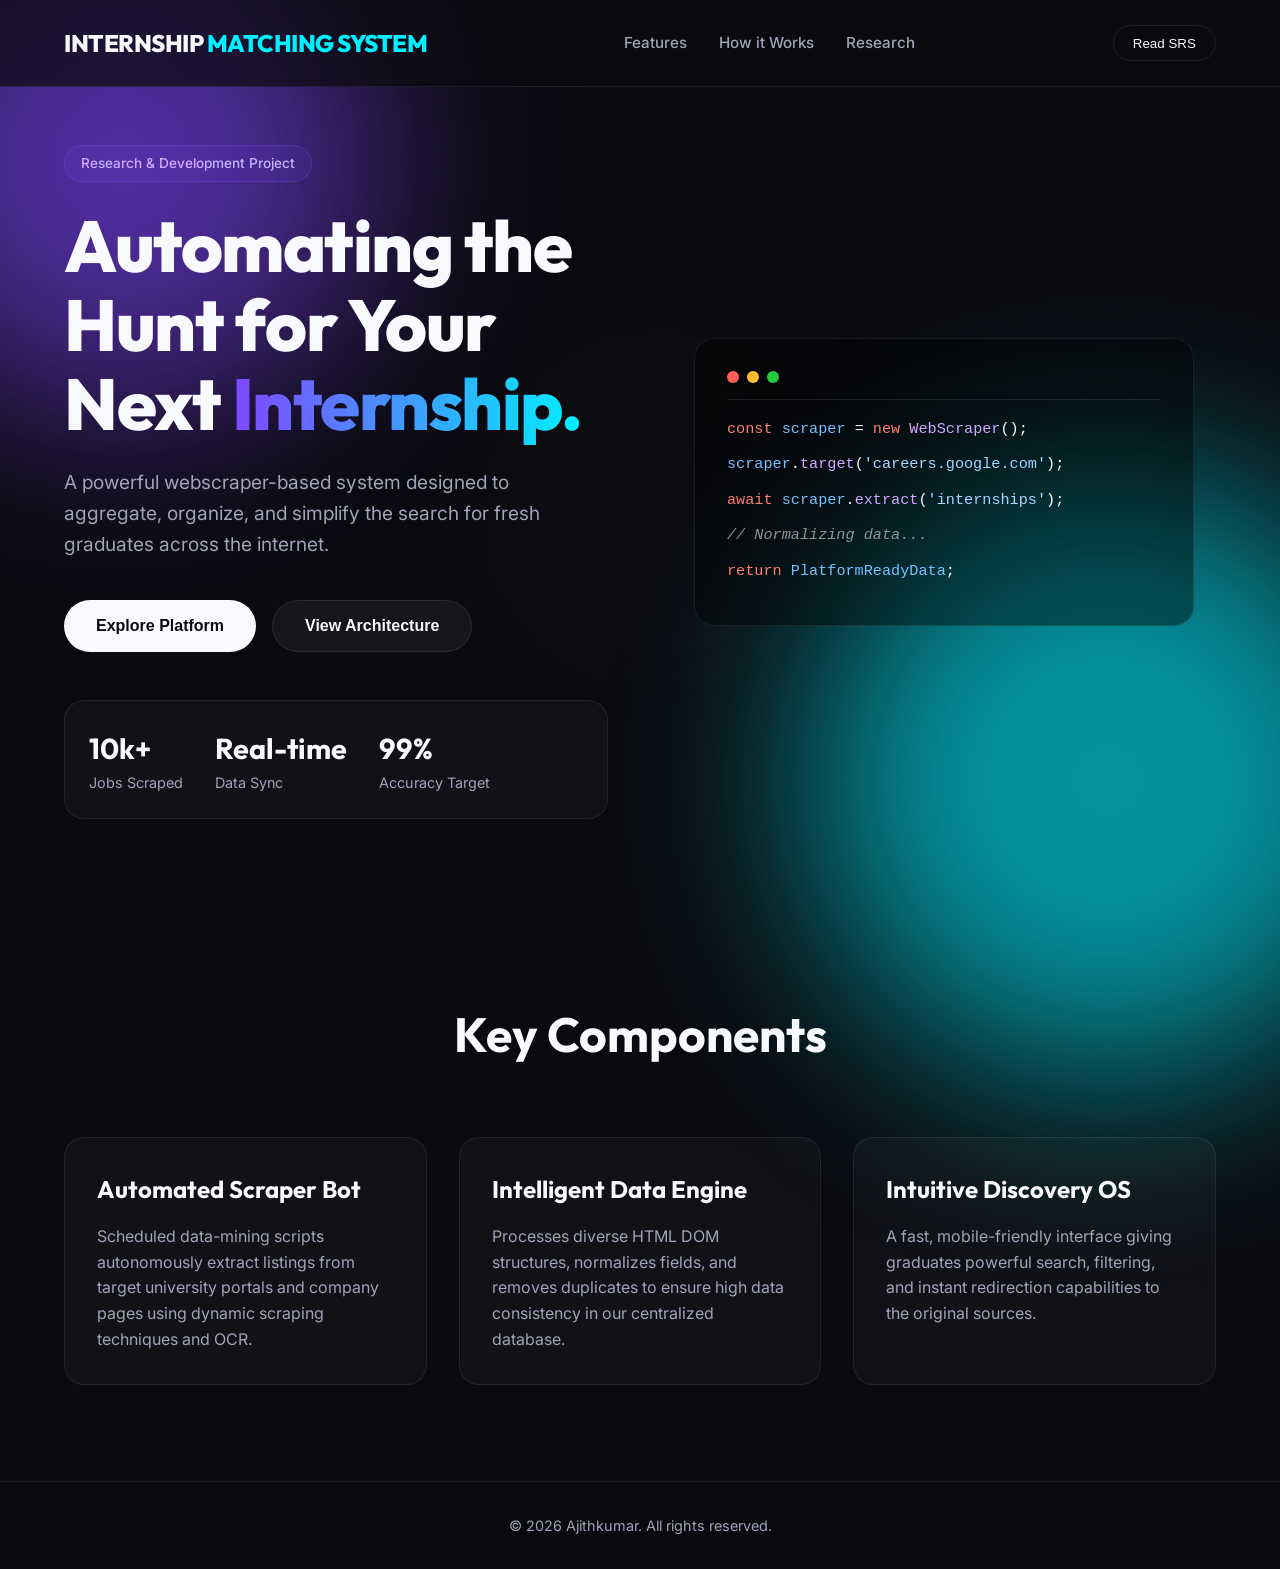
==== index.html @ dcc81d25 "Update website name and add Streamlit explore link" ====
<!DOCTYPE html>
<html lang="en">

<head>
    <meta charset="UTF-8">
    <meta name="viewport" content="width=device-width, initial-scale=1.0">
    <title>INTERNSHIP MATCHING SYSTEM | Webscraper-Based Internship Finding System</title>
    <meta name="description"
        content="Discover internships effortlessly. A centralized platform powered by automated web scraping for fresh graduates to easily find their next career opportunity.">
    <link rel="preconnect" href="https://fonts.googleapis.com">
    <link rel="preconnect" href="https://fonts.gstatic.com" crossorigin>
    <link
        href="https://fonts.googleapis.com/css2?family=Inter:wght@300;400;500;600&family=Outfit:wght@500;700;800&display=swap"
        rel="stylesheet">
    <link rel="stylesheet" href="styles.css">
    <script defer src="script.js"></script>
</head>

<body>
    <div class="blob blob-1"></div>
    <div class="blob blob-2"></div>
    <div class="blob blob-3"></div>

    <nav class="glass-nav fade-in delay-1">
        <div class="logo">INTERNSHIP <span>MATCHING SYSTEM</span></div>
        <ul class="nav-links">
            <li><a href="#features">Features</a></li>
            <li><a href="#how-it-works">How it Works</a></li>
            <li><a href="#research">Research</a></li>
        </ul>
        <button class="cta-btn">Read SRS</button>
    </nav>

    <header class="hero">
        <div class="hero-content fade-in delay-2">
            <div class="badge">Research & Development Project</div>
            <h1 class="hero-title">Automating the Hunt for Your Next <span class="gradient-text">Internship.</span></h1>
            <p class="hero-subtitle">A powerful webscraper-based system designed to aggregate, organize, and simplify
                the search for fresh graduates across the internet.</p>
            <div class="hero-actions">
                <button class="primary-btn pulse-glow" onclick="window.location.href='https://research-website-xvbtfpwtgeaggkbqggndk5.streamlit.app'">Explore Platform</button>
                <button class="secondary-btn">View Architecture</button>
            </div>
            <div class="stats glass-card fade-in delay-3">
                <div class="stat-item">
                    <span class="stat-number">10k+</span>
                    <span class="stat-label">Jobs Scraped</span>
                </div>
                <div class="stat-item">
                    <span class="stat-number">Real-time</span>
                    <span class="stat-label">Data Sync</span>
                </div>
                <div class="stat-item">
                    <span class="stat-number">99%</span>
                    <span class="stat-label">Accuracy Target</span>
                </div>
            </div>
        </div>
        <div class="hero-visual fade-in delay-4">
            <div class="mockup-window glass-card floating">
                <div class="mockup-header">
                    <div class="dot red"></div>
                    <div class="dot yellow"></div>
                    <div class="dot green"></div>
                </div>
                <div class="mockup-body">
                    <div class="code-line"><span class="keyword">const</span> <span class="variable">scraper</span> =
                        <span class="keyword">new</span> <span class="class">WebScraper</span>();</div>
                    <div class="code-line"><span class="variable">scraper</span>.<span
                            class="method">target</span>(<span class="string">'careers.google.com'</span>);</div>
                    <div class="code-line"><span class="keyword">await</span> <span
                            class="variable">scraper</span>.<span class="method">extract</span>(<span
                            class="string">'internships'</span>);</div>
                    <div class="code-line"><span class="comment">// Normalizing data...</span></div>
                    <div class="code-line"><span class="keyword">return</span> <span
                            class="variable">PlatformReadyData</span>;</div>
                </div>
            </div>
        </div>
    </header>

    <section id="features" class="features-section">
        <h2 class="section-title fade-in">Key Components</h2>
        <div class="features-grid">
            <div class="feature-card glass-card hover-lift fade-in">
                <div class="feature-icon scrape-icon"></div>
                <h3>Automated Scraper Bot</h3>
                <p>Scheduled data-mining scripts autonomously extract listings from target university portals and
                    company pages using dynamic scraping techniques and OCR.</p>
            </div>
            <div class="feature-card glass-card hover-lift fade-in delay-1">
                <div class="feature-icon db-icon"></div>
                <h3>Intelligent Data Engine</h3>
                <p>Processes diverse HTML DOM structures, normalizes fields, and removes duplicates to ensure high data
                    consistency in our centralized database.</p>
            </div>
            <div class="feature-card glass-card hover-lift fade-in delay-2">
                <div class="feature-icon ui-icon"></div>
                <h3>Intuitive Discovery OS</h3>
                <p>A fast, mobile-friendly interface giving graduates powerful search, filtering, and instant
                    redirection capabilities to the original sources.</p>
            </div>
        </div>
    </section>

    <footer class="footer glass-nav">
        <p>&copy; 2026 Ajithkumar. All rights reserved.</p>
    </footer>
</body>

</html>
---- styles.css ----
:root {
    --bg-dark: #0a0a0f;
    --text-primary: #f8f9fc;
    --text-secondary: #a0a4b8;
    --accent-purple: #8146FF;
    --accent-blue: #00F0FF;
    --glass-bg: rgba(255, 255, 255, 0.03);
    --glass-border: rgba(255, 255, 255, 0.08);
}

* {
    margin: 0;
    padding: 0;
    box-sizing: border-box;
}

body {
    background-color: var(--bg-dark);
    color: var(--text-primary);
    font-family: 'Inter', sans-serif;
    overflow-x: hidden;
    line-height: 1.6;
}

h1, h2, h3, .logo {
    font-family: 'Outfit', sans-serif;
}

a {
    text-decoration: none;
    color: inherit;
}

ul {
    list-style: none;
}

/* Dynamic Background Blobs */
.blob {
    position: fixed;
    border-radius: 50%;
    filter: blur(100px);
    z-index: -1;
    opacity: 0.6;
}

.blob-1 {
    top: -10%;
    left: -10%;
    width: 500px;
    height: 500px;
    background: var(--accent-purple);
    animation: drift 20s infinite alternate ease-in-out;
}

.blob-2 {
    bottom: -20%;
    right: -10%;
    width: 600px;
    height: 600px;
    background: var(--accent-blue);
    animation: drift 25s infinite alternate-reverse ease-in-out;
}

.blob-3 {
    top: 40%;
    left: 40%;
    width: 300px;
    height: 300px;
    background: rgba(255, 255, 255, 0.05);
    filter: blur(120px);
}

@keyframes drift {
    0% { transform: translate(0, 0) scale(1); }
    100% { transform: translate(100px, 50px) scale(1.1); }
}

/* Glassmorphism Classes */
.glass-nav {
    background: rgba(10, 10, 15, 0.7);
    backdrop-filter: blur(12px);
    -webkit-backdrop-filter: blur(12px);
    border-bottom: 1px solid var(--glass-border);
}

.glass-card {
    background: var(--glass-bg);
    backdrop-filter: blur(10px);
    -webkit-backdrop-filter: blur(10px);
    border: 1px solid var(--glass-border);
    border-radius: 20px;
    padding: 2rem;
}

/* Navbar */
nav {
    position: fixed;
    top: 0;
    width: 100%;
    display: flex;
    justify-content: space-between;
    align-items: center;
    padding: 1.5rem 5%;
    z-index: 100;
}

.logo {
    font-size: 1.5rem;
    font-weight: 800;
    letter-spacing: -0.5px;
}

.logo span {
    color: var(--accent-blue);
}

.nav-links {
    display: flex;
    gap: 2rem;
}

.nav-links a {
    font-size: 0.95rem;
    font-weight: 500;
    color: var(--text-secondary);
    transition: color 0.3s ease;
}

.nav-links a:hover {
    color: var(--text-primary);
}

.cta-btn {
    background: transparent;
    border: 1px solid var(--glass-border);
    color: var(--text-primary);
    padding: 0.6rem 1.2rem;
    border-radius: 100px;
    cursor: pointer;
    font-weight: 500;
    transition: all 0.3s ease;
}

.cta-btn:hover {
    background: var(--glass-bg);
    border-color: rgba(255,255,255,0.2);
}

/* Hero Section */
.hero {
    min-height: 100vh;
    display: flex;
    align-items: center;
    justify-content: space-between;
    padding: 8rem 5% 4rem;
    gap: 4rem;
}

.hero-content {
    flex: 1;
    max-width: 600px;
}

.badge {
    display: inline-block;
    padding: 0.4rem 1rem;
    background: rgba(129, 70, 255, 0.1);
    border: 1px solid rgba(129, 70, 255, 0.3);
    color: #c9b1ff;
    border-radius: 100px;
    font-size: 0.85rem;
    font-weight: 500;
    margin-bottom: 1.5rem;
}

.hero-title {
    font-size: 4.5rem;
    line-height: 1.1;
    margin-bottom: 1.5rem;
    font-weight: 800;
    letter-spacing: -1.5px;
}

.gradient-text {
    background: linear-gradient(to right, var(--accent-purple), var(--accent-blue));
    -webkit-background-clip: text;
    -webkit-text-fill-color: transparent;
}

.hero-subtitle {
    font-size: 1.2rem;
    color: var(--text-secondary);
    margin-bottom: 2.5rem;
}

.hero-actions {
    display: flex;
    gap: 1rem;
    margin-bottom: 3rem;
}

.primary-btn, .secondary-btn {
    padding: 1rem 2rem;
    border-radius: 100px;
    font-weight: 600;
    font-size: 1rem;
    cursor: pointer;
    transition: all 0.3s ease;
    border: none;
}

.primary-btn {
    background: var(--text-primary);
    color: var(--bg-dark);
}

.primary-btn:hover {
    transform: translateY(-2px);
    box-shadow: 0 10px 20px rgba(255,255,255,0.1);
}

.pulse-glow {
    animation: pulse 2s infinite;
}

@keyframes pulse {
    0% { box-shadow: 0 0 0 0 rgba(255, 255, 255, 0.4); }
    70% { box-shadow: 0 0 0 15px rgba(255, 255, 255, 0); }
    100% { box-shadow: 0 0 0 0 rgba(255, 255, 255, 0); }
}

.secondary-btn {
    background: rgba(255,255,255,0.05);
    color: var(--text-primary);
    border: 1px solid var(--glass-border);
}

.secondary-btn:hover {
    background: rgba(255,255,255,0.1);
}

.stats {
    display: flex;
    gap: 2rem;
    padding: 1.5rem !important;
}

.stat-item {
    display: flex;
    flex-direction: column;
}

.stat-number {
    font-size: 1.8rem;
    font-weight: 700;
    font-family: 'Outfit', sans-serif;
    color: var(--text-primary);
}

.stat-label {
    font-size: 0.9rem;
    color: var(--text-secondary);
}

/* Mockup Visual */
.hero-visual {
    flex: 1;
    display: flex;
    justify-content: center;
}

.mockup-window {
    width: 100%;
    max-width: 500px;
    background: rgba(0, 0, 0, 0.4);
}

.floating {
    animation: float 6s ease-in-out infinite;
}

@keyframes float {
    0% { transform: translateY(0px) rotate(0deg); }
    50% { transform: translateY(-20px) rotate(1deg); }
    100% { transform: translateY(0px) rotate(0deg); }
}

.mockup-header {
    display: flex;
    gap: 8px;
    padding-bottom: 1rem;
    border-bottom: 1px solid var(--glass-border);
    margin-bottom: 1rem;
}

.dot {
    width: 12px;
    height: 12px;
    border-radius: 50%;
}
.red { background: #ff5f56; }
.yellow { background: #ffbd2e; }
.green { background: #27c93f; }

.mockup-body {
    font-family: monospace;
    font-size: 0.95rem;
    line-height: 1.8;
}

.code-line { margin-bottom: 0.5rem; }
.keyword { color: #ff7b72; }
.variable { color: #79c0ff; }
.class { color: #d2a8ff; }
.method { color: #d2a8ff; }
.string { color: #a5d6ff; }
.comment { color: #8b949e; font-style: italic; }

/* Features Section */
.features-section {
    padding: 6rem 5%;
    position: relative;
    z-index: 10;
}

.section-title {
    font-size: 3rem;
    text-align: center;
    margin-bottom: 4rem;
}

.features-grid {
    display: grid;
    grid-template-columns: repeat(auto-fit, minmax(300px, 1fr));
    gap: 2rem;
    max-width: 1200px;
    margin: 0 auto;
}

.feature-card {
    transition: transform 0.4s cubic-bezier(0.175, 0.885, 0.32, 1.275);
}

.hover-lift:hover {
    transform: translateY(-10px);
    border-color: rgba(255, 255, 255, 0.2);
    box-shadow: 0 15px 30px rgba(0,0,0,0.5);
}

.feature-card h3 {
    margin-bottom: 1rem;
    font-size: 1.5rem;
}

.feature-card p {
    color: var(--text-secondary);
}

/* Animations */
.fade-in {
    opacity: 0;
    transform: translateY(20px);
    transition: opacity 0.8s ease, transform 0.8s ease;
}

.fade-in.visible {
    opacity: 1;
    transform: translateY(0);
}

.delay-1 { transition-delay: 0.2s; }
.delay-2 { transition-delay: 0.4s; }
.delay-3 { transition-delay: 0.6s; }
.delay-4 { transition-delay: 0.8s; }

/* Footer */
.footer {
    text-align: center;
    padding: 2rem;
    color: var(--text-secondary);
    font-size: 0.9rem;
    border-top: 1px solid var(--glass-border);
    border-bottom: none;
}

@media (max-width: 900px) {
    .hero {
        flex-direction: column;
        text-align: center;
        padding-top: 10rem;
    }
    
    .hero-actions, .stats {
        justify-content: center;
    }
    
    .hero-title {
        font-size: 3rem;
    }
    
    .nav-links {
        display: none;
    }
}
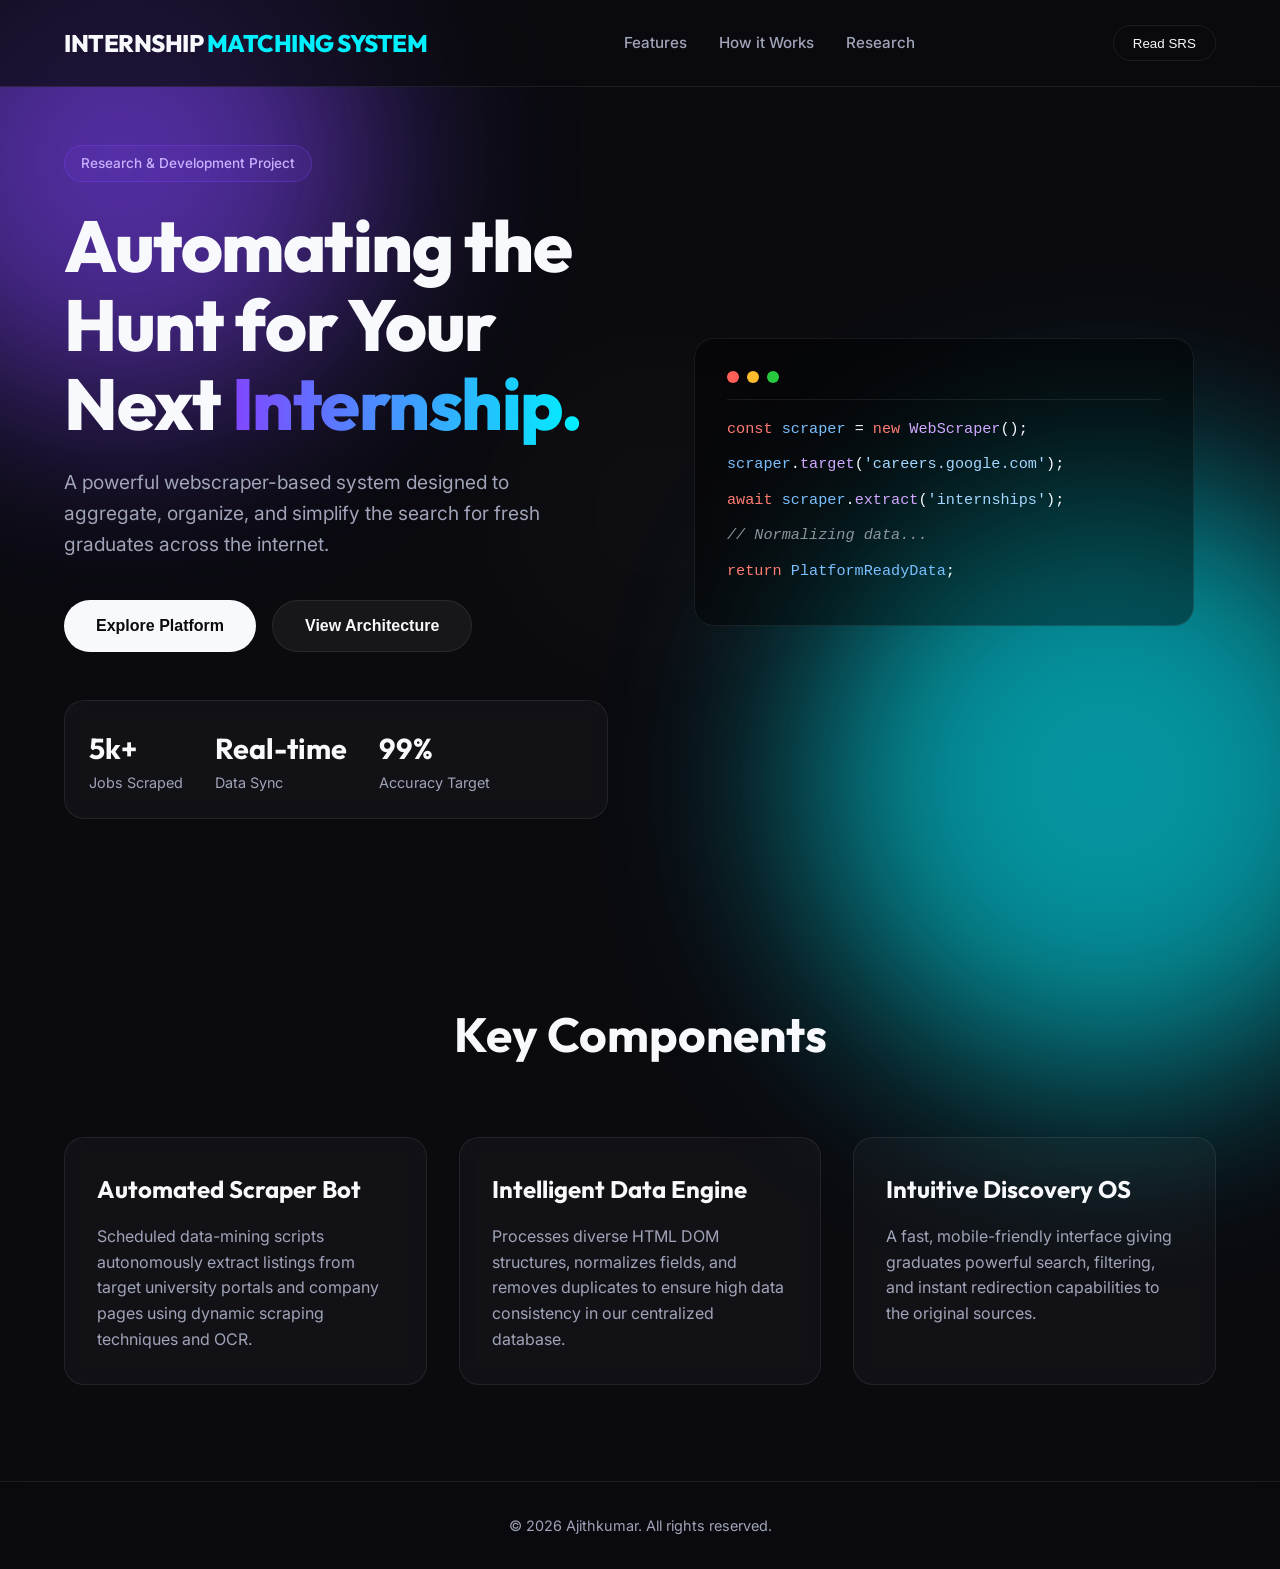
==== commit 06cd487d: "feat: add architecture documentation page and integrate research document links" ====
--- a/index.html
+++ b/index.html
@@ -26,9 +26,9 @@
         <ul class="nav-links">
             <li><a href="#features">Features</a></li>
             <li><a href="#how-it-works">How it Works</a></li>
-            <li><a href="#research">Research</a></li>
+            <li><a href="src/research_document.pdf" target="_blank">Research</a></li>
         </ul>
-        <button class="cta-btn">Read SRS</button>
+        <button class="cta-btn" onclick="window.open('src/research_documentation.pdf', '_blank')">Read SRS</button>
     </nav>
 
     <header class="hero">
@@ -38,12 +38,15 @@
             <p class="hero-subtitle">A powerful webscraper-based system designed to aggregate, organize, and simplify
                 the search for fresh graduates across the internet.</p>
             <div class="hero-actions">
-                <button class="primary-btn pulse-glow" onclick="window.location.href='https://research-website-xvbtfpwtgeaggkbqggndk5.streamlit.app'">Explore Platform</button>
-                <button class="secondary-btn">View Architecture</button>
+                <button class="primary-btn pulse-glow"
+                    onclick="window.location.href='https://research-website-xvbtfpwtgeaggkbqggndk5.streamlit.app'">Explore
+                    Platform</button>
+                <button class="secondary-btn" onclick="window.location.href='architecture.html'">View
+                    Architecture</button>
             </div>
             <div class="stats glass-card fade-in delay-3">
                 <div class="stat-item">
-                    <span class="stat-number">10k+</span>
+                    <span class="stat-number">5k+</span>
                     <span class="stat-label">Jobs Scraped</span>
                 </div>
                 <div class="stat-item">
@@ -65,7 +68,8 @@
                 </div>
                 <div class="mockup-body">
                     <div class="code-line"><span class="keyword">const</span> <span class="variable">scraper</span> =
-                        <span class="keyword">new</span> <span class="class">WebScraper</span>();</div>
+                        <span class="keyword">new</span> <span class="class">WebScraper</span>();
+                    </div>
                     <div class="code-line"><span class="variable">scraper</span>.<span
                             class="method">target</span>(<span class="string">'careers.google.com'</span>);</div>
                     <div class="code-line"><span class="keyword">await</span> <span
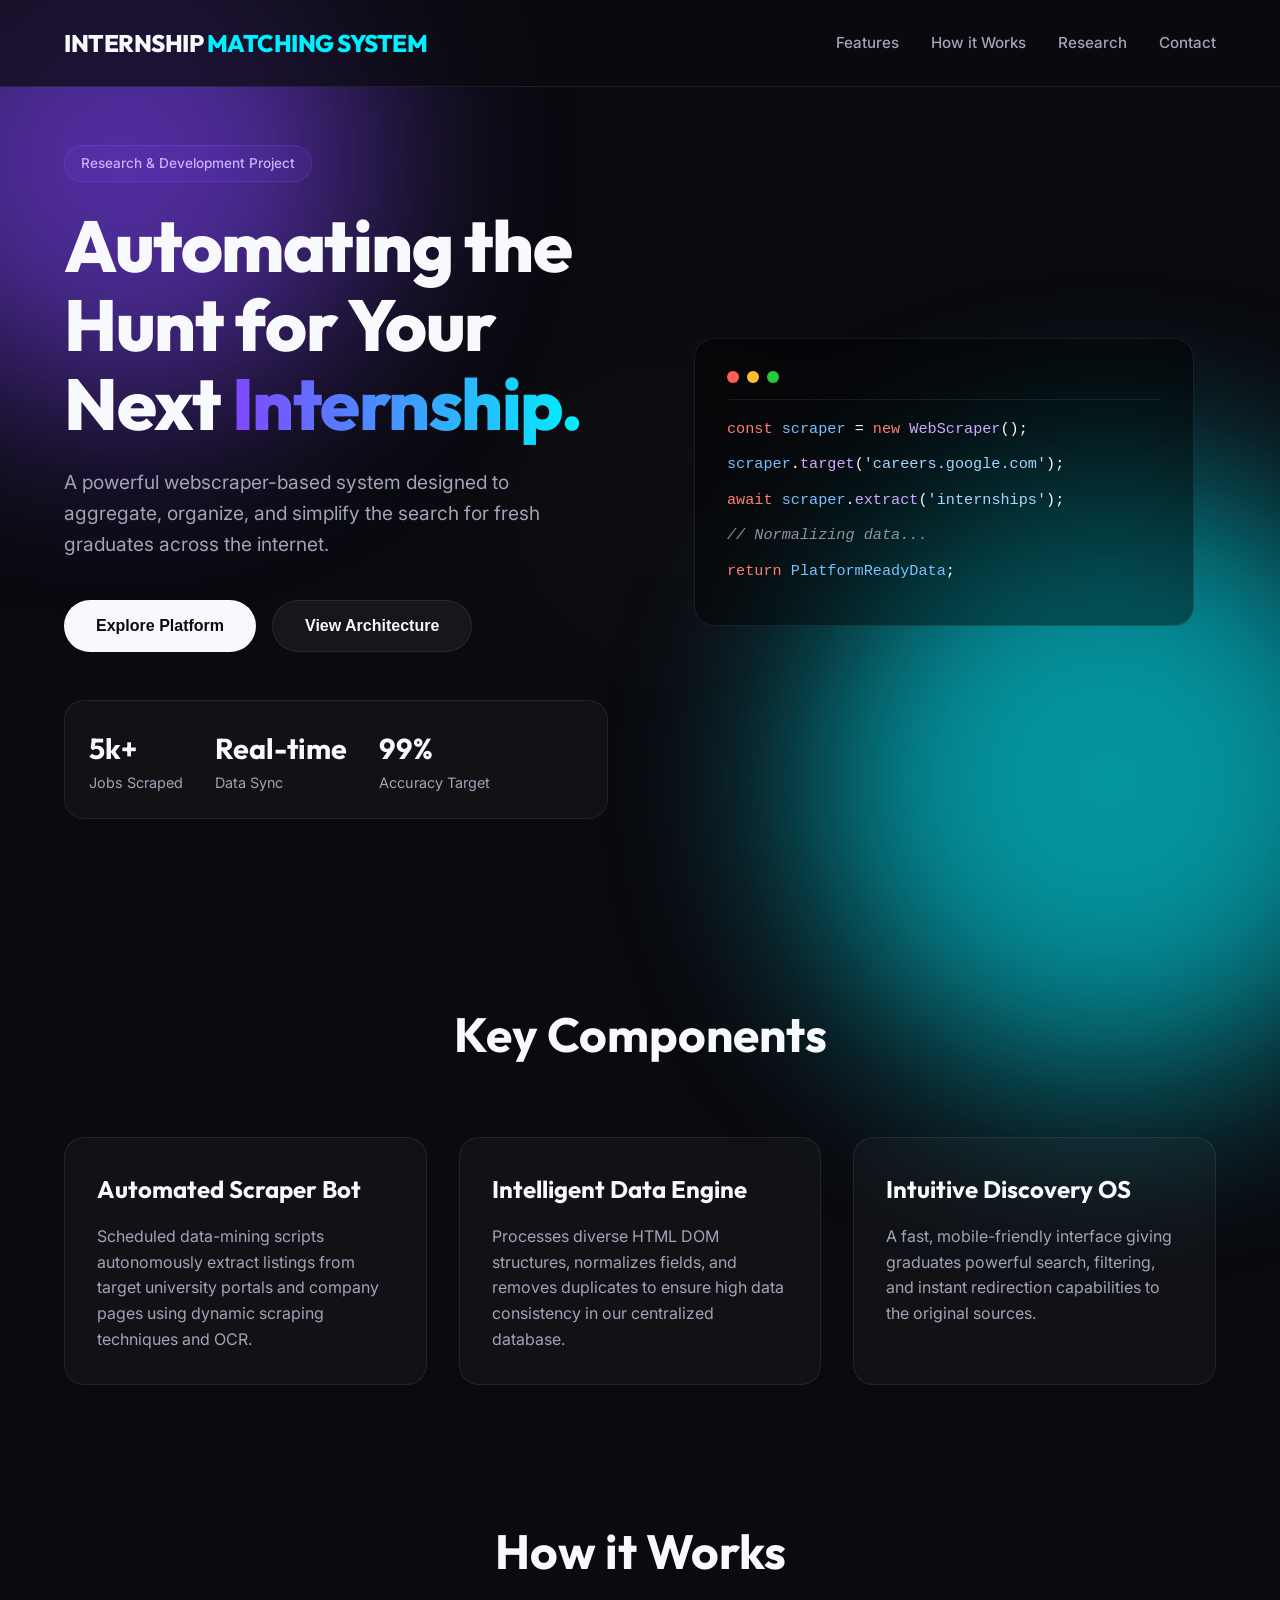
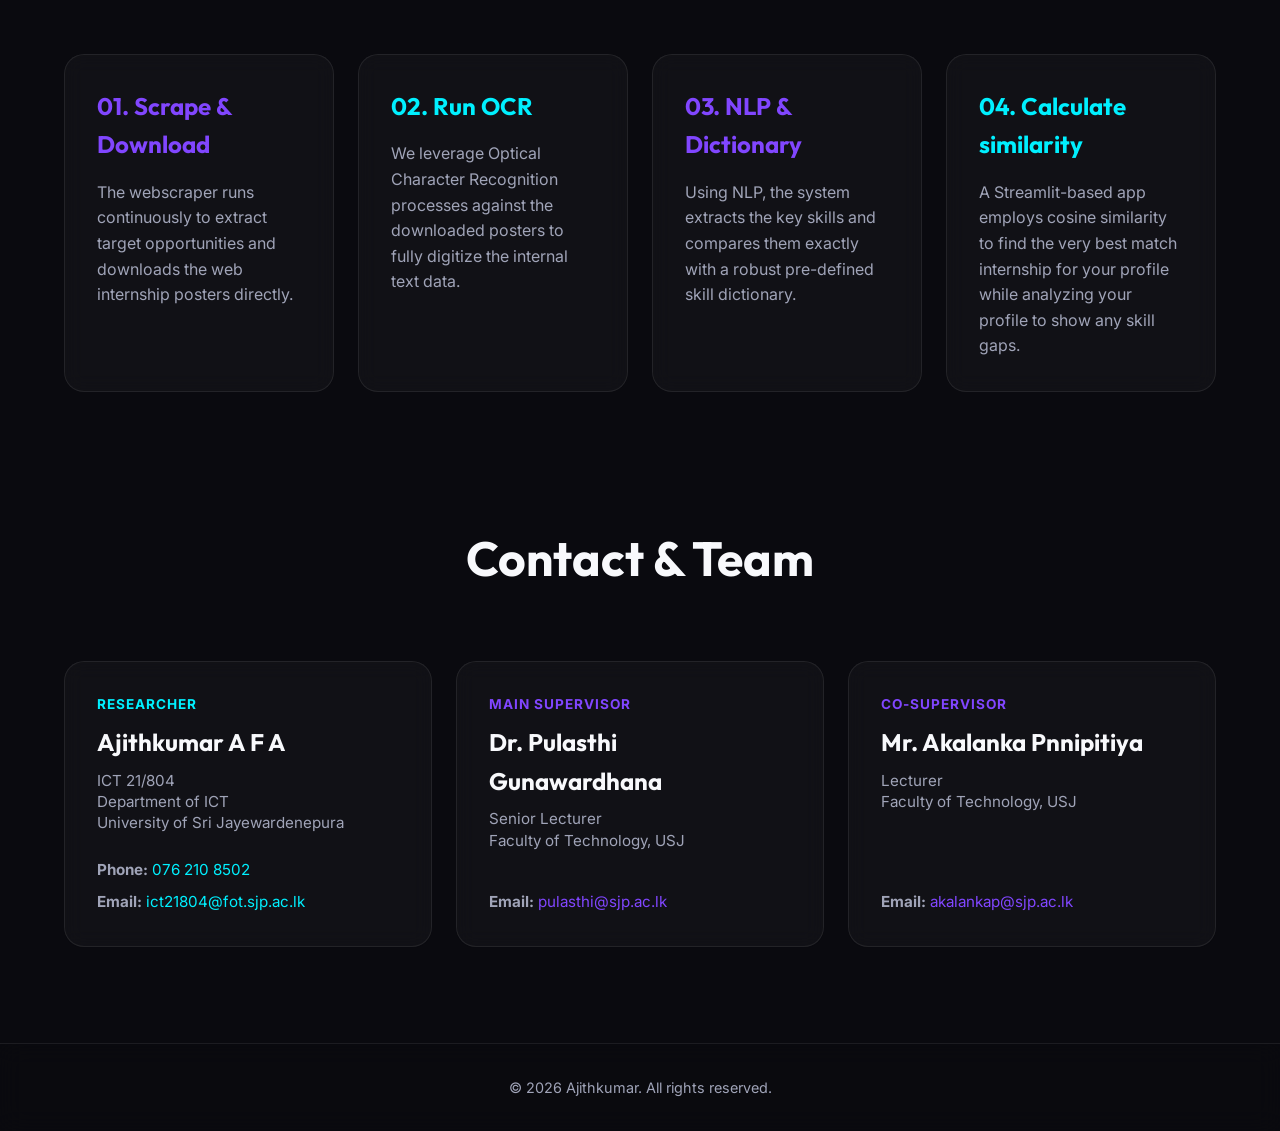
==== commit 736a705c: "feat: add How it Works and Contact sections to index page and remove SRS button" ====
--- a/index.html
+++ b/index.html
@@ -27,8 +27,8 @@
             <li><a href="#features">Features</a></li>
             <li><a href="#how-it-works">How it Works</a></li>
             <li><a href="src/research_document.pdf" target="_blank">Research</a></li>
+            <li><a href="#contact">Contact</a></li>
         </ul>
-        <button class="cta-btn" onclick="window.open('src/research_documentation.pdf', '_blank')">Read SRS</button>
     </nav>
 
     <header class="hero">
@@ -107,6 +107,78 @@
         </div>
     </section>
 
+    <section id="how-it-works" class="features-section" style="padding-top: 2rem;">
+        <h2 class="section-title fade-in">How it Works</h2>
+        <div class="features-grid" style="grid-template-columns: repeat(auto-fit, minmax(240px, 1fr)); gap: 1.5rem;">
+            <div class="feature-card glass-card hover-lift fade-in delay-1">
+                <h3 style="color: var(--accent-purple);">01. Scrape & Download</h3>
+                <p>The webscraper runs continuously to extract target opportunities and downloads the web internship
+                    posters directly.</p>
+            </div>
+            <div class="feature-card glass-card hover-lift fade-in delay-2">
+                <h3 style="color: var(--accent-blue);">02. Run OCR</h3>
+                <p>We leverage Optical Character Recognition processes against the downloaded posters to fully digitize
+                    the internal text data.</p>
+            </div>
+            <div class="feature-card glass-card hover-lift fade-in delay-3">
+                <h3 style="color: var(--accent-purple);">03. NLP & Dictionary</h3>
+                <p>Using NLP, the system extracts the key skills and compares them exactly with a robust pre-defined
+                    skill dictionary.</p>
+            </div>
+            <div class="feature-card glass-card hover-lift fade-in delay-4">
+                <h3 style="color: var(--accent-blue);">04. Calculate similarity</h3>
+                <p>A Streamlit-based app employs cosine similarity to find the very best match internship for your
+                    profile while analyzing your profile to show any skill gaps.</p>
+            </div>
+        </div>
+    </section>
+
+    <section id="contact" class="features-section" style="padding-top: 2rem;">
+        <h2 class="section-title fade-in">Contact & Team</h2>
+        <div class="features-grid" style="grid-template-columns: repeat(auto-fit, minmax(300px, 1fr)); gap: 1.5rem;">
+
+            <div class="feature-card glass-card hover-lift fade-in delay-1">
+                <div
+                    style="color: var(--accent-blue); font-weight: 700; font-size: 0.85rem; letter-spacing: 1px; text-transform: uppercase; margin-bottom: 0.5rem;">
+                    Researcher</div>
+                <h3 style="margin-bottom: 0.5rem; color: var(--text-primary);">Ajithkumar A F A</h3>
+                <p style="font-size: 0.95rem; line-height: 1.4; margin-bottom: 1.5rem; color: var(--text-secondary);">
+                    ICT 21/804<br>Department of ICT<br>University of Sri Jayewardenepura</p>
+                <p style="font-size: 0.95rem; margin-bottom: 0.5rem;"><strong>Phone:</strong> <a href="tel:0762108502"
+                        style="color: var(--accent-blue); transition: color 0.3s ease;">076 210 8502</a></p>
+                <p style="font-size: 0.95rem;"><strong>Email:</strong> <a href="mailto:ict21804@fot.sjp.ac.lk"
+                        style="color: var(--accent-blue); transition: color 0.3s ease;">ict21804@fot.sjp.ac.lk</a></p>
+            </div>
+
+            <div class="feature-card glass-card hover-lift fade-in delay-2"
+                style="display: flex; flex-direction: column;">
+                <div
+                    style="color: var(--accent-purple); font-weight: 700; font-size: 0.85rem; letter-spacing: 1px; text-transform: uppercase; margin-bottom: 0.5rem;">
+                    Main Supervisor</div>
+                <h3 style="margin-bottom: 0.5rem; color: var(--text-primary);">Dr. Pulasthi Gunawardhana</h3>
+                <p style="font-size: 0.95rem; line-height: 1.4; margin-bottom: 1.5rem; color: var(--text-secondary);">
+                    Senior Lecturer<br>Faculty of Technology, USJ</p>
+                <p style="font-size: 0.95rem; margin-top: auto;"><strong>Email:</strong> <a
+                        href="mailto:pulasthi@sjp.ac.lk"
+                        style="color: var(--accent-purple); transition: color 0.3s ease;">pulasthi@sjp.ac.lk</a></p>
+            </div>
+
+            <div class="feature-card glass-card hover-lift fade-in delay-3"
+                style="display: flex; flex-direction: column;">
+                <div
+                    style="color: var(--accent-purple); font-weight: 700; font-size: 0.85rem; letter-spacing: 1px; text-transform: uppercase; margin-bottom: 0.5rem;">
+                    Co-Supervisor</div>
+                <h3 style="margin-bottom: 0.5rem; color: var(--text-primary);">Mr. Akalanka Pnnipitiya</h3>
+                <p style="font-size: 0.95rem; line-height: 1.4; margin-bottom: 1.5rem; color: var(--text-secondary);">
+                    Lecturer<br>Faculty of Technology, USJ</p>
+                <p style="font-size: 0.95rem; margin-top: auto;"><strong>Email:</strong> <a
+                        href="mailto:akalankap@sjp.ac.lk"
+                        style="color: var(--accent-purple); transition: color 0.3s ease;">akalankap@sjp.ac.lk</a></p>
+            </div>
+
+        </div>
+    </section>
+
     <footer class="footer glass-nav">
         <p>&copy; 2026 Ajithkumar. All rights reserved.</p>
     </footer>
